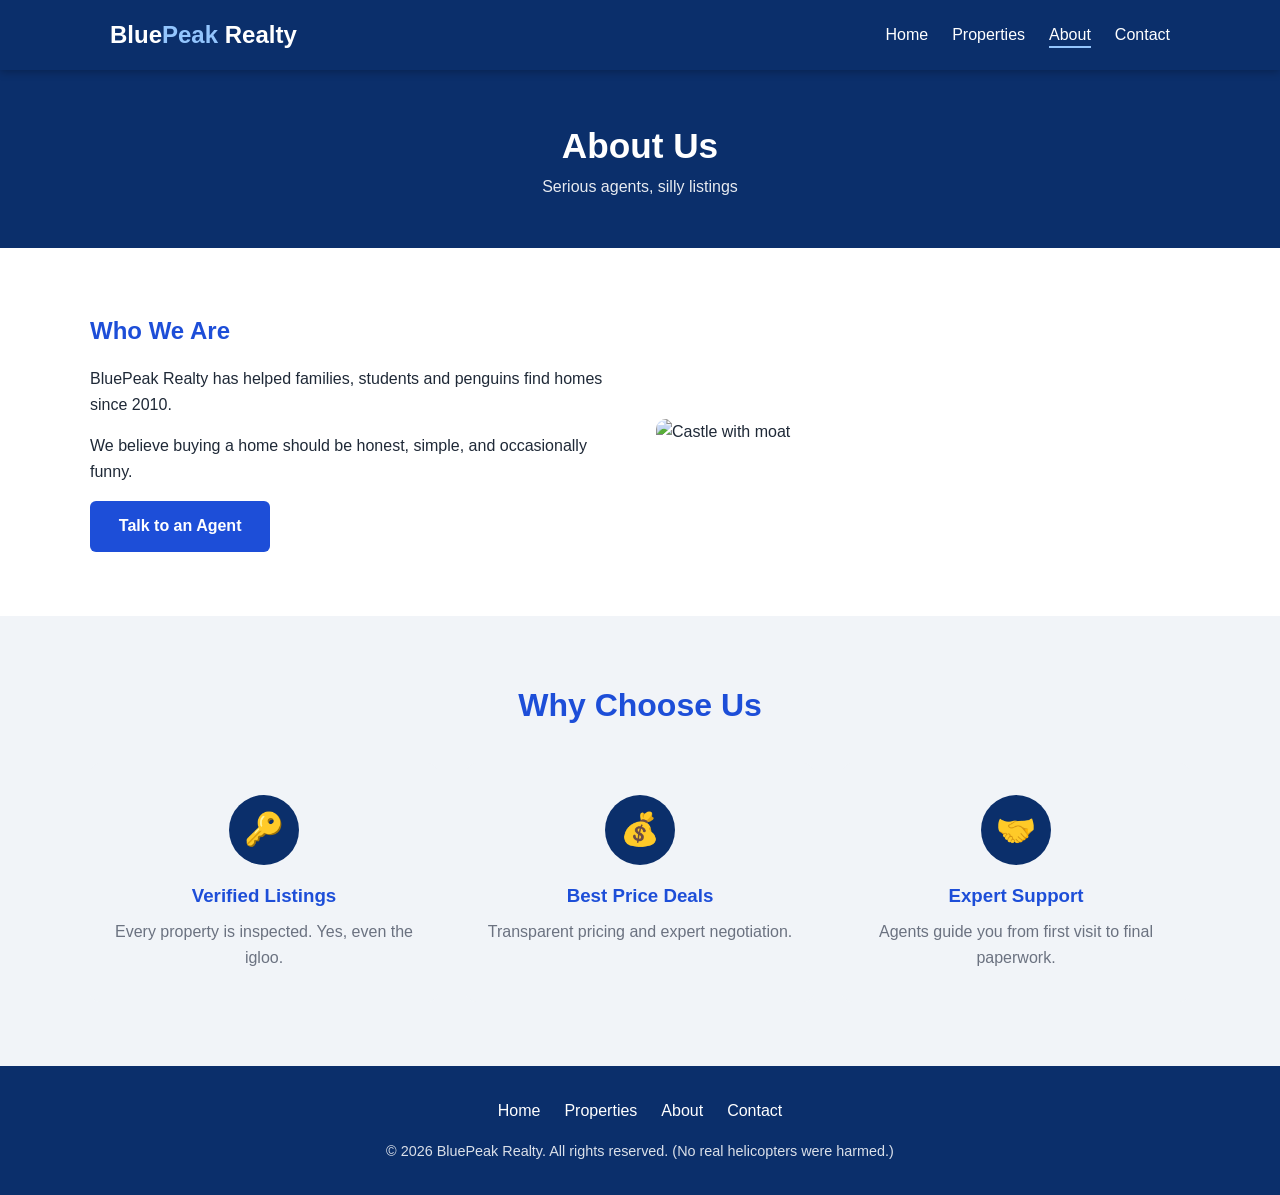
==== about.html @ 34fed854 "Add files via upload" ====
<!DOCTYPE html>
<html lang="en">
<head>
  <meta charset="UTF-8">
  <meta name="viewport" content="width=device-width, initial-scale=1">
  <title>About | BluePeak Realty</title>
  <link rel="stylesheet" href="project-desgin.css">
</head>
<body>
  <header>
    <nav class="nav">
      <a href="index.html" class="logo">Blue<span>Peak</span> Realty</a>
      <ul><li><a href="index.html">Home</a></li><li><a href="properties.html">Properties</a></li><li><a href="about.html" class="active">About</a></li><li><a href="contact.html">Contact</a></li></ul>
    </nav>
  </header>
  <main>
    <section class="banner"><h1>About Us</h1><p>Serious agents, silly listings</p></section>
    <section>
      <div class="container about">
        <div>
          <h2>Who We Are</h2>
          <p>BluePeak Realty has helped families, students and penguins find homes since 2010.</p>
          <p>We believe buying a home should be honest, simple, and occasionally funny.</p>
          <a href="contact.html" class="btn">Talk to an Agent</a>
        </div>
        <img src="https://i.pinimg.com/736x/c8/6a/ef/c86aef7389e0e8ed16a059162d558fa2.jpg" alt="Castle with moat">
      </div>
    </section>
    <section class="alt">
      <div class="container">
        <h2 class="section-title">Why Choose Us</h2>
        <div class="features" style="margin-top:2rem">
        <div class="feature"><div class="icon">&#128273;</div><h3>Verified Listings</h3><p>Every property is inspected. Yes, even the igloo.</p></div>
        <div class="feature"><div class="icon">&#128176;</div><h3>Best Price Deals</h3><p>Transparent pricing and expert negotiation.</p></div>
        <div class="feature"><div class="icon">&#129309;</div><h3>Expert Support</h3><p>Agents guide you from first visit to final paperwork.</p></div>
        </div>
      </div>
    </section>
  </main>
  <footer>
    <ul><li><a href="index.html">Home</a></li><li><a href="properties.html">Properties</a></li><li><a href="about.html">About</a></li><li><a href="contact.html">Contact</a></li></ul>
    <p>&copy; 2026 BluePeak Realty. All rights reserved. (No real helicopters were harmed.)</p>
  </footer>
</body>
</html>
---- project-desgin.css ----
/* ===== 1. VARIABLES: change the theme in one place ===== */
:root {
  --blue: #0b2f6b;
  --blue-light: #1d4ed8;
  --white: #ffffff;
  --gray: #f1f4f8;
  --text: #1f2937;
  --muted: #6b7280;
  --border: #dde3ec;
}

/* ===== 2. BASE ===== */
* { margin: 0; padding: 0; box-sizing: border-box; }
html { scroll-behavior: smooth; }
body { font-family: "Segoe UI", Arial, sans-serif; color: var(--text); background: var(--white); line-height: 1.6; }
a { text-decoration: none; color: inherit; }
ul { list-style: none; }
img { max-width: 100%; display: block; }
section { padding: 4rem 1.25rem; }
.container { max-width: 1100px; margin: 0 auto; }
.section-title { text-align: center; font-size: 2rem; color: var(--blue-light); margin-bottom: .5rem; }
.section-sub { text-align: center; color: var(--muted); margin-bottom: 2.5rem; }
.alt { background: var(--gray); }
.btn { display: inline-block; background: var(--blue-light); color: #fff; padding: .8rem 1.8rem; border: none;
       border-radius: 6px; font-size: 1rem; font-weight: 600; cursor: pointer; transition: background .3s; }
.btn:hover { background: #163e9c; }

/* ===== 3. HEADER (sticky) ===== */
header { position: sticky; top: 0; z-index: 100; background: var(--blue); box-shadow: 0 2px 8px rgba(0,0,0,.25); }
.nav { max-width: 1100px; margin: 0 auto; padding: 0 1.25rem; min-height: 70px; display: flex;
       align-items: center; justify-content: space-between; flex-wrap: wrap; gap: .5rem; }
.logo { color: #fff; font-size: 1.5rem; font-weight: 700; }
.logo span { color: #93c5fd; }
.nav ul { display: flex; gap: 1.5rem; flex-wrap: wrap; }
.nav ul a { color: #fff; padding-bottom: 3px; border-bottom: 2px solid transparent; transition: border-color .3s; }
.nav ul a:hover, .nav ul a.active { border-color: #93c5fd; }

/* ===== 4. HERO (home) and PAGE BANNER (other pages) ===== */
.hero { min-height: 80vh; display: flex; align-items: center; text-align: center; color: #fff;
  background: linear-gradient(rgba(11,47,107,.82), rgba(11,47,107,.75)),
  url("data:image/svg+xml,%3Csvg xmlns='http://www.w3.org/2000/svg' viewBox='0 0 800 400' preserveAspectRatio='xMidYMax slice'%3E%3Crect width='800' height='400' fill='%23375a99'/%3E%3Cg fill='%23294c88'%3E%3Crect x='30' y='150' width='80' height='250'/%3E%3Crect x='130' y='90' width='70' height='310'/%3E%3Crect x='230' y='190' width='90' height='210'/%3E%3Crect x='350' y='60' width='80' height='340'/%3E%3Crect x='460' y='140' width='100' height='260'/%3E%3Crect x='590' y='100' width='70' height='300'/%3E%3Crect x='690' y='180' width='90' height='220'/%3E%3C/g%3E%3C/svg%3E") center / cover no-repeat; }
.hero h1 { font-size: clamp(2rem, 5vw, 3.4rem); margin-bottom: 1rem; }
.hero p { font-size: 1.15rem; max-width: 600px; margin: 0 auto 2rem; }
.hero .btn { background: #fff; color: var(--blue); }
.hero .btn:hover { background: #dbeafe; }
.banner { background: var(--blue); color: #fff; text-align: center; padding: 3rem 1.25rem; }
.banner h1 { font-size: 2.2rem; }
.banner p { opacity: .9; }

/* ===== 5. PROPERTY CARDS (CSS Grid) ===== */
.grid { display: grid; grid-template-columns: repeat(3, 1fr); gap: 1.75rem; }
.card { background: var(--white); border-radius: 10px; overflow: hidden; border: 1px solid var(--border);
        box-shadow: 0 4px 12px rgba(0,0,0,.08); transition: transform .3s; }
.card:hover { transform: translateY(-6px); }
.card-img { position: relative; }
.card-img img { width: 100%; height: 220px; object-fit: cover; object-position: center; }
.price { position: absolute; top: 12px; left: 12px; background: var(--blue); color: #fff; padding: .3rem .8rem;
         border-radius: 20px; font-size: .9rem; font-weight: 700; }
.card-body { padding: 1.25rem; }
.card-body h3 { color: var(--blue-light); }
.location { color: var(--muted); font-size: .95rem; margin-bottom: .5rem; }
.joke { font-style: italic; font-size: .9rem; margin-bottom: .75rem; }
.details { display: flex; justify-content: space-between; padding: .75rem 0; margin-bottom: 1rem;
           border-top: 1px solid var(--border); border-bottom: 1px solid var(--border); font-size: .9rem; }
.card .btn { width: 100%; text-align: center; }

/* ===== 6. FEATURES / ABOUT ===== */
.features { display: grid; grid-template-columns: repeat(3, 1fr); gap: 1.75rem; }
.feature { text-align: center; padding: 2rem 1.25rem; background: var(--gray); border-radius: 10px; }
.icon { width: 70px; height: 70px; margin: 0 auto 1rem; border-radius: 50%; background: var(--blue);
        display: flex; align-items: center; justify-content: center; font-size: 2rem; }
.feature h3 { color: var(--blue-light); margin-bottom: .5rem; }
.feature p { color: var(--muted); }
.about { display: grid; grid-template-columns: 1fr 1fr; gap: 2rem; align-items: center; }
.about h2 { color: var(--blue-light); margin-bottom: 1rem; }
.about img { border-radius: 10px; }
.about p { margin-bottom: 1rem; }

/* ===== 7. FORM ===== */
form { max-width: 600px; margin: 0 auto; background: var(--white); padding: 2rem; border-radius: 10px;
       border: 1px solid var(--border); box-shadow: 0 4px 12px rgba(0,0,0,.08); }
.field { margin-bottom: 1.25rem; }
label { display: block; font-weight: 600; margin-bottom: .4rem; }
input, textarea { width: 100%; padding: .75rem; font: inherit; border: 1px solid var(--border); border-radius: 6px; }
input:focus, textarea:focus { outline: none; border-color: var(--blue-light); box-shadow: 0 0 0 3px rgba(29,78,216,.2); }
textarea { min-height: 120px; resize: vertical; }
form .btn { width: 100%; }

/* ===== 8. FOOTER ===== */
footer { background: var(--blue); color: #fff; text-align: center; padding: 2rem 1.25rem; }
footer ul { display: flex; justify-content: center; gap: 1.5rem; flex-wrap: wrap; margin-bottom: 1rem; }
footer a:hover { text-decoration: underline; }
footer p { font-size: .9rem; opacity: .85; }

/* ===== 9. RESPONSIVE ===== */
@media (max-width: 900px) { .grid, .features { grid-template-columns: repeat(2, 1fr); } .about { grid-template-columns: 1fr; } }
@media (max-width: 600px) {
  .grid, .features { grid-template-columns: 1fr; }
  .nav { justify-content: center; padding: .5rem 1.25rem; }
  .nav ul { gap: 1rem; justify-content: center; }
}
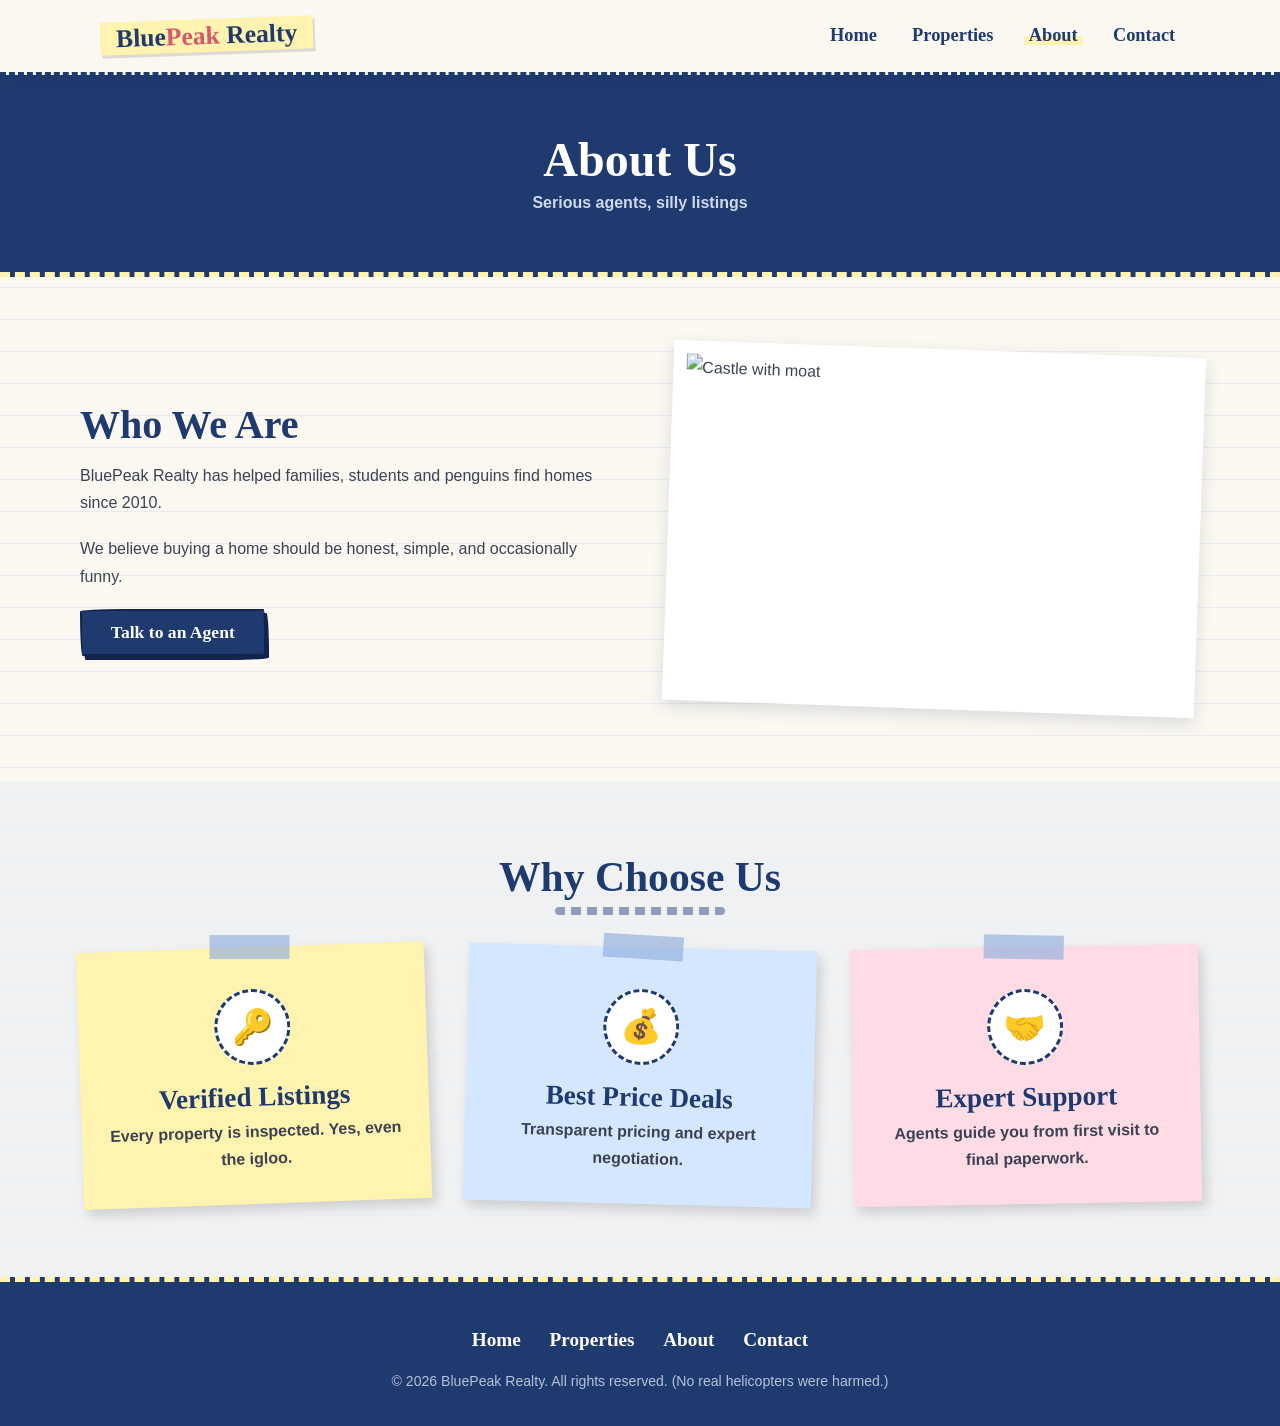
==== commit b517c140: "Update about.html" ====
--- a/about.html
+++ b/about.html
@@ -4,7 +4,7 @@
   <meta charset="UTF-8">
   <meta name="viewport" content="width=device-width, initial-scale=1">
   <title>About | BluePeak Realty</title>
-  <link rel="stylesheet" href="project-desgin.css">
+  <link rel="stylesheet" href="project-desgin.css?v=2">
 </head>
 <body>
   <header>
--- a/project-desgin.css
+++ b/project-desgin.css
@@ -1,101 +1,152 @@
-/* ===== 1. VARIABLES: change the theme in one place ===== */
+/* =========================================================
+   BluePeak Realty - Aesthetic Notebook Theme
+   Cream paper + blue ink + soft gray, with pastel sticky notes
+   (No external fonts - uses system fonts only)
+   ========================================================= */
+
+/* ===== 1. VARIABLES ===== */
 :root {
-  --blue: #0b2f6b;
-  --blue-light: #1d4ed8;
-  --white: #ffffff;
-  --gray: #f1f4f8;
-  --text: #1f2937;
-  --muted: #6b7280;
-  --border: #dde3ec;
+  --paper: #fbf8f1;
+  --ink: #1f3a6e;          /* deep blue ink */
+  --ink-dark: #12244a;
+  --text: #3b4252;
+  --muted: #7a8194;
+  --gray: #eceff4;         /* soft gray */
+  --line: #d6def0;         /* notebook line color */
+  --note-yellow: #fff3b0;
+  --note-blue: #d5e6ff;
+  --note-pink: #ffdbe6;
+  --tape: rgba(147, 176, 222, .65);
+  --shadow: 0 6px 16px rgba(31, 58, 110, .15);
+  --hand: "Bradley Hand", "Segoe Print", "Comic Sans MS", cursive;   /* handwriting look */
+  --body: "Segoe UI", "Helvetica Neue", Arial, sans-serif;
 }
 
-/* ===== 2. BASE ===== */
+/* ===== 2. BASE (ruled notebook paper) ===== */
 * { margin: 0; padding: 0; box-sizing: border-box; }
 html { scroll-behavior: smooth; }
-body { font-family: "Segoe UI", Arial, sans-serif; color: var(--text); background: var(--white); line-height: 1.6; }
+body { font-family: var(--body); color: var(--text); line-height: 1.7;
+       background-color: var(--paper);
+       background-image: repeating-linear-gradient(transparent, transparent 31px, var(--line) 32px); }
+h1, h2, h3 { font-family: var(--hand); color: var(--ink); line-height: 1.2; }
 a { text-decoration: none; color: inherit; }
 ul { list-style: none; }
 img { max-width: 100%; display: block; }
-section { padding: 4rem 1.25rem; }
-.container { max-width: 1100px; margin: 0 auto; }
-.section-title { text-align: center; font-size: 2rem; color: var(--blue-light); margin-bottom: .5rem; }
-.section-sub { text-align: center; color: var(--muted); margin-bottom: 2.5rem; }
-.alt { background: var(--gray); }
-.btn { display: inline-block; background: var(--blue-light); color: #fff; padding: .8rem 1.8rem; border: none;
-       border-radius: 6px; font-size: 1rem; font-weight: 600; cursor: pointer; transition: background .3s; }
-.btn:hover { background: #163e9c; }
+section { padding: 4.5rem 1.25rem; }
+.container { max-width: 1120px; margin: 0 auto; }
+.alt { background: rgba(236, 239, 244, .75); }
 
-/* ===== 3. HEADER (sticky) ===== */
-header { position: sticky; top: 0; z-index: 100; background: var(--blue); box-shadow: 0 2px 8px rgba(0,0,0,.25); }
-.nav { max-width: 1100px; margin: 0 auto; padding: 0 1.25rem; min-height: 70px; display: flex;
+.section-title { text-align: center; font-size: 2.6rem; margin-bottom: .3rem; }
+.section-title::after { content: ""; display: block; width: 170px; height: 8px; margin: .3rem auto 0;
+  background: repeating-linear-gradient(90deg, var(--ink) 0 10px, transparent 10px 16px); opacity: .45; border-radius: 4px; }
+.section-sub { text-align: center; color: var(--muted); margin-bottom: 3rem; font-weight: 600; }
+
+.btn { display: inline-block; background: var(--ink); color: #fff; padding: .7rem 1.8rem;
+       border: 2px solid var(--ink-dark); border-radius: 255px 15px 225px 15px / 15px 225px 15px 255px;
+       font: 700 1.1rem var(--hand); cursor: pointer; box-shadow: 3px 4px 0 var(--ink-dark);
+       transition: transform .2s, box-shadow .2s; }
+.btn:hover { transform: translate(2px, 2px) rotate(-1deg); box-shadow: 1px 2px 0 var(--ink-dark); }
+
+/* ===== 3. HEADER (paper strip) ===== */
+header { position: sticky; top: 0; z-index: 100; background: var(--paper);
+         border-bottom: 3px dashed var(--ink); box-shadow: 0 4px 12px rgba(31, 58, 110, .12); }
+.nav { max-width: 1120px; margin: 0 auto; padding: 0 1.25rem; min-height: 72px; display: flex;
        align-items: center; justify-content: space-between; flex-wrap: wrap; gap: .5rem; }
-.logo { color: #fff; font-size: 1.5rem; font-weight: 700; }
-.logo span { color: #93c5fd; }
-.nav ul { display: flex; gap: 1.5rem; flex-wrap: wrap; }
-.nav ul a { color: #fff; padding-bottom: 3px; border-bottom: 2px solid transparent; transition: border-color .3s; }
-.nav ul a:hover, .nav ul a.active { border-color: #93c5fd; }
+.logo { font: 700 1.6rem var(--hand); color: var(--ink); background: var(--note-yellow);
+        padding: .1rem 1rem; transform: rotate(-2deg); box-shadow: 2px 3px 0 rgba(0,0,0,.12); }
+.logo span { color: #d9576b; }
+.nav ul { display: flex; gap: 1.6rem; flex-wrap: wrap; }
+.nav ul a { font: 700 1.15rem var(--hand); color: var(--ink); padding: 0 .3rem; transition: background .3s; }
+.nav ul a:hover, .nav ul a.active { background: linear-gradient(transparent 55%, var(--note-yellow) 55%); }
 
-/* ===== 4. HERO (home) and PAGE BANNER (other pages) ===== */
-.hero { min-height: 80vh; display: flex; align-items: center; text-align: center; color: #fff;
-  background: linear-gradient(rgba(11,47,107,.82), rgba(11,47,107,.75)),
-  url("data:image/svg+xml,%3Csvg xmlns='http://www.w3.org/2000/svg' viewBox='0 0 800 400' preserveAspectRatio='xMidYMax slice'%3E%3Crect width='800' height='400' fill='%23375a99'/%3E%3Cg fill='%23294c88'%3E%3Crect x='30' y='150' width='80' height='250'/%3E%3Crect x='130' y='90' width='70' height='310'/%3E%3Crect x='230' y='190' width='90' height='210'/%3E%3Crect x='350' y='60' width='80' height='340'/%3E%3Crect x='460' y='140' width='100' height='260'/%3E%3Crect x='590' y='100' width='70' height='300'/%3E%3Crect x='690' y='180' width='90' height='220'/%3E%3C/g%3E%3C/svg%3E") center / cover no-repeat; }
-.hero h1 { font-size: clamp(2rem, 5vw, 3.4rem); margin-bottom: 1rem; }
-.hero p { font-size: 1.15rem; max-width: 600px; margin: 0 auto 2rem; }
-.hero .btn { background: #fff; color: var(--blue); }
-.hero .btn:hover { background: #dbeafe; }
-.banner { background: var(--blue); color: #fff; text-align: center; padding: 3rem 1.25rem; }
-.banner h1 { font-size: 2.2rem; }
-.banner p { opacity: .9; }
+/* ===== 4. HERO + PAGE BANNER ===== */
+.hero { min-height: 82vh; display: flex; align-items: center; text-align: center; color: #fff;
+  background: linear-gradient(rgba(18,36,74,.78), rgba(18,36,74,.7)),
+  url("data:image/svg+xml,%3Csvg xmlns='http://www.w3.org/2000/svg' viewBox='0 0 800 400' preserveAspectRatio='xMidYMax slice'%3E%3Crect width='800' height='400' fill='%23375a99'/%3E%3Cg fill='%23294c88'%3E%3Crect x='30' y='150' width='80' height='250'/%3E%3Crect x='130' y='90' width='70' height='310'/%3E%3Crect x='230' y='190' width='90' height='210'/%3E%3Crect x='350' y='60' width='80' height='340'/%3E%3Crect x='460' y='140' width='100' height='260'/%3E%3Crect x='590' y='100' width='70' height='300'/%3E%3Crect x='690' y='180' width='90' height='220'/%3E%3C/g%3E%3C/svg%3E") center / cover no-repeat;
+  border-bottom: 6px double var(--paper); }
+.hero h1 { color: #fff; font-size: clamp(2.4rem, 7vw, 4.2rem); margin-bottom: .8rem; text-shadow: 3px 3px 0 rgba(0,0,0,.25); }
+.hero p { font-size: 1.2rem; max-width: 620px; margin: 0 auto 2rem; color: #e6ecf8; }
+.hero .btn { background: var(--note-yellow); color: var(--ink-dark); border-color: #fff; box-shadow: 3px 4px 0 #fff; font-size: 1.25rem; }
 
-/* ===== 5. PROPERTY CARDS (CSS Grid) ===== */
-.grid { display: grid; grid-template-columns: repeat(3, 1fr); gap: 1.75rem; }
-.card { background: var(--white); border-radius: 10px; overflow: hidden; border: 1px solid var(--border);
-        box-shadow: 0 4px 12px rgba(0,0,0,.08); transition: transform .3s; }
-.card:hover { transform: translateY(-6px); }
-.card-img { position: relative; }
-.card-img img { width: 100%; height: 220px; object-fit: cover; object-position: center; }
-.price { position: absolute; top: 12px; left: 12px; background: var(--blue); color: #fff; padding: .3rem .8rem;
-         border-radius: 20px; font-size: .9rem; font-weight: 700; }
-.card-body { padding: 1.25rem; }
-.card-body h3 { color: var(--blue-light); }
-.location { color: var(--muted); font-size: .95rem; margin-bottom: .5rem; }
-.joke { font-style: italic; font-size: .9rem; margin-bottom: .75rem; }
-.details { display: flex; justify-content: space-between; padding: .75rem 0; margin-bottom: 1rem;
-           border-top: 1px solid var(--border); border-bottom: 1px solid var(--border); font-size: .9rem; }
-.card .btn { width: 100%; text-align: center; }
+.banner { background: var(--ink); text-align: center; padding: 3.5rem 1.25rem;
+          border-bottom: 5px dashed var(--note-yellow); }
+.banner h1 { color: #fff; font-size: 3rem; }
+.banner p { color: #cfd9ef; font-weight: 600; }
 
-/* ===== 6. FEATURES / ABOUT ===== */
-.features { display: grid; grid-template-columns: repeat(3, 1fr); gap: 1.75rem; }
-.feature { text-align: center; padding: 2rem 1.25rem; background: var(--gray); border-radius: 10px; }
-.icon { width: 70px; height: 70px; margin: 0 auto 1rem; border-radius: 50%; background: var(--blue);
-        display: flex; align-items: center; justify-content: center; font-size: 2rem; }
-.feature h3 { color: var(--blue-light); margin-bottom: .5rem; }
-.feature p { color: var(--muted); }
-.about { display: grid; grid-template-columns: 1fr 1fr; gap: 2rem; align-items: center; }
-.about h2 { color: var(--blue-light); margin-bottom: 1rem; }
-.about img { border-radius: 10px; }
-.about p { margin-bottom: 1rem; }
+/* ===== 5. PROPERTY CARDS (polaroids taped on the page) ===== */
+.grid { display: grid; grid-template-columns: repeat(3, 1fr); gap: 2.6rem 2rem; }
+.card { position: relative; background: #fff; padding: .9rem .9rem 1.2rem; border-radius: 4px;
+        box-shadow: var(--shadow); transition: transform .35s, box-shadow .35s; }
+.card:nth-child(odd)  { transform: rotate(-1.6deg); }
+.card:nth-child(even) { transform: rotate(1.4deg); }
+.card:hover { transform: rotate(0) translateY(-8px) scale(1.02); box-shadow: 0 16px 30px rgba(31, 58, 110, .25); }
+.card::before { content: ""; position: absolute; top: -14px; left: 50%; width: 110px; height: 30px;
+                background: var(--tape); transform: translateX(-50%) rotate(-3deg); box-shadow: 0 1px 3px rgba(0,0,0,.15); }
+.card-img { position: relative; overflow: hidden; border: 1px solid var(--gray); }
+.card-img img { width: 100%; height: 230px; object-fit: cover; object-position: center; transition: transform .6s; }
+.card:hover .card-img img { transform: scale(1.07); }
+.price { position: absolute; bottom: 10px; right: 10px; background: var(--note-yellow); color: var(--ink-dark);
+         padding: .1rem .9rem; font: 700 1.2rem var(--hand); transform: rotate(-3deg); box-shadow: 2px 3px 0 rgba(0,0,0,.2); }
+.card-body { padding: 1rem .4rem 0; }
+.card-body h3 { font-size: 1.6rem; }
+.location { color: var(--muted); font-weight: 600; font-size: .9rem; margin-bottom: .5rem; }
+.joke { font: 500 1.05rem var(--hand); color: #d9576b; margin-bottom: .8rem; }
+.details { display: flex; justify-content: space-between; gap: .4rem; padding: .6rem 0; margin-bottom: 1rem;
+           border-top: 2px dashed var(--line); border-bottom: 2px dashed var(--line); font-size: .82rem; font-weight: 700; color: var(--ink); }
+.card .btn { display: block; width: 100%; text-align: center; background: var(--note-blue); color: var(--ink-dark);
+             font-size: 1.1rem; box-shadow: 2px 3px 0 var(--ink); }
 
-/* ===== 7. FORM ===== */
-form { max-width: 600px; margin: 0 auto; background: var(--white); padding: 2rem; border-radius: 10px;
-       border: 1px solid var(--border); box-shadow: 0 4px 12px rgba(0,0,0,.08); }
-.field { margin-bottom: 1.25rem; }
-label { display: block; font-weight: 600; margin-bottom: .4rem; }
-input, textarea { width: 100%; padding: .75rem; font: inherit; border: 1px solid var(--border); border-radius: 6px; }
-input:focus, textarea:focus { outline: none; border-color: var(--blue-light); box-shadow: 0 0 0 3px rgba(29,78,216,.2); }
-textarea { min-height: 120px; resize: vertical; }
-form .btn { width: 100%; }
+/* ===== 6. FEATURES (sticky notes) + ABOUT ===== */
+.features { display: grid; grid-template-columns: repeat(3, 1fr); gap: 2.4rem; }
+.feature { position: relative; text-align: center; padding: 2.6rem 1.5rem 2rem; background: var(--note-yellow);
+           box-shadow: 4px 6px 12px rgba(0,0,0,.15); transform: rotate(-2deg); transition: transform .3s; }
+.feature:nth-child(2) { background: var(--note-blue); transform: rotate(1.5deg); }
+.feature:nth-child(3) { background: var(--note-pink); transform: rotate(-1deg); }
+.feature:hover { transform: rotate(0) scale(1.04); }
+.feature::before { content: ""; position: absolute; top: -12px; left: 50%; width: 80px; height: 24px;
+                   background: var(--tape); transform: translateX(-50%) rotate(2deg); }
+.icon { width: 76px; height: 76px; margin: 0 auto 1rem; border-radius: 50%; font-size: 2.1rem; background: #fff;
+        border: 3px dashed var(--ink); display: flex; align-items: center; justify-content: center; }
+.feature h3 { font-size: 1.7rem; margin-bottom: .3rem; }
+.feature p { color: var(--text); font-weight: 600; }
+
+.about { display: grid; grid-template-columns: 1fr 1fr; gap: 3.5rem; align-items: center; }
+.about h2 { font-size: 2.5rem; margin-bottom: .8rem; }
+.about p { margin-bottom: 1.2rem; }
+.about img { width: 100%; height: 360px; object-fit: cover; background: #fff; padding: .8rem .8rem 2.2rem;
+             box-shadow: var(--shadow); transform: rotate(2deg); }
+
+/* ===== 7. CONTACT FORM (notebook page with red margin) ===== */
+form { position: relative; max-width: 640px; margin: 0 auto; padding: 2.4rem 2rem 2.4rem 4rem;
+       background-color: #fff; background-image: repeating-linear-gradient(transparent, transparent 31px, var(--line) 32px);
+       border-left: 3px double #e88f9f; box-shadow: var(--shadow); transform: rotate(-.6deg); }
+.field { margin-bottom: 1.3rem; }
+label { display: block; font: 700 1.2rem var(--hand); color: var(--ink); }
+input, textarea { width: 100%; padding: .6rem .3rem; font: 600 1rem var(--body); color: var(--ink-dark);
+                  background: transparent; border: none; border-bottom: 2px dashed var(--ink); transition: background .3s; }
+input:focus, textarea:focus { outline: none; background: var(--note-yellow); }
+textarea { min-height: 130px; resize: vertical; }
+form .btn { width: 100%; font-size: 1.25rem; }
 
 /* ===== 8. FOOTER ===== */
-footer { background: var(--blue); color: #fff; text-align: center; padding: 2rem 1.25rem; }
-footer ul { display: flex; justify-content: center; gap: 1.5rem; flex-wrap: wrap; margin-bottom: 1rem; }
-footer a:hover { text-decoration: underline; }
-footer p { font-size: .9rem; opacity: .85; }
+footer { background: var(--ink); color: #cfd9ef; text-align: center; padding: 2.8rem 1.25rem 2rem;
+         border-top: 5px dashed var(--note-yellow); }
+footer ul { display: flex; justify-content: center; gap: 1.8rem; flex-wrap: wrap; margin-bottom: 1rem; }
+footer a { font: 700 1.2rem var(--hand); color: #fff; }
+footer a:hover { background: linear-gradient(transparent 55%, rgba(255, 243, 176, .5) 55%); }
+footer p { font-size: .88rem; opacity: .85; }
 
 /* ===== 9. RESPONSIVE ===== */
-@media (max-width: 900px) { .grid, .features { grid-template-columns: repeat(2, 1fr); } .about { grid-template-columns: 1fr; } }
-@media (max-width: 600px) {
+@media (max-width: 950px) {
+  .grid, .features { grid-template-columns: repeat(2, 1fr); }
+  .about { grid-template-columns: 1fr; }
+}
+@media (max-width: 620px) {
+  section { padding: 3.5rem 1rem; }
   .grid, .features { grid-template-columns: 1fr; }
-  .nav { justify-content: center; padding: .5rem 1.25rem; }
+  .nav { justify-content: center; padding: .6rem 1rem; }
   .nav ul { gap: 1rem; justify-content: center; }
+  .section-title { font-size: 2.1rem; }
+  .banner h1 { font-size: 2.4rem; }
+  form { padding: 2rem 1.2rem 2rem 2.2rem; }
 }
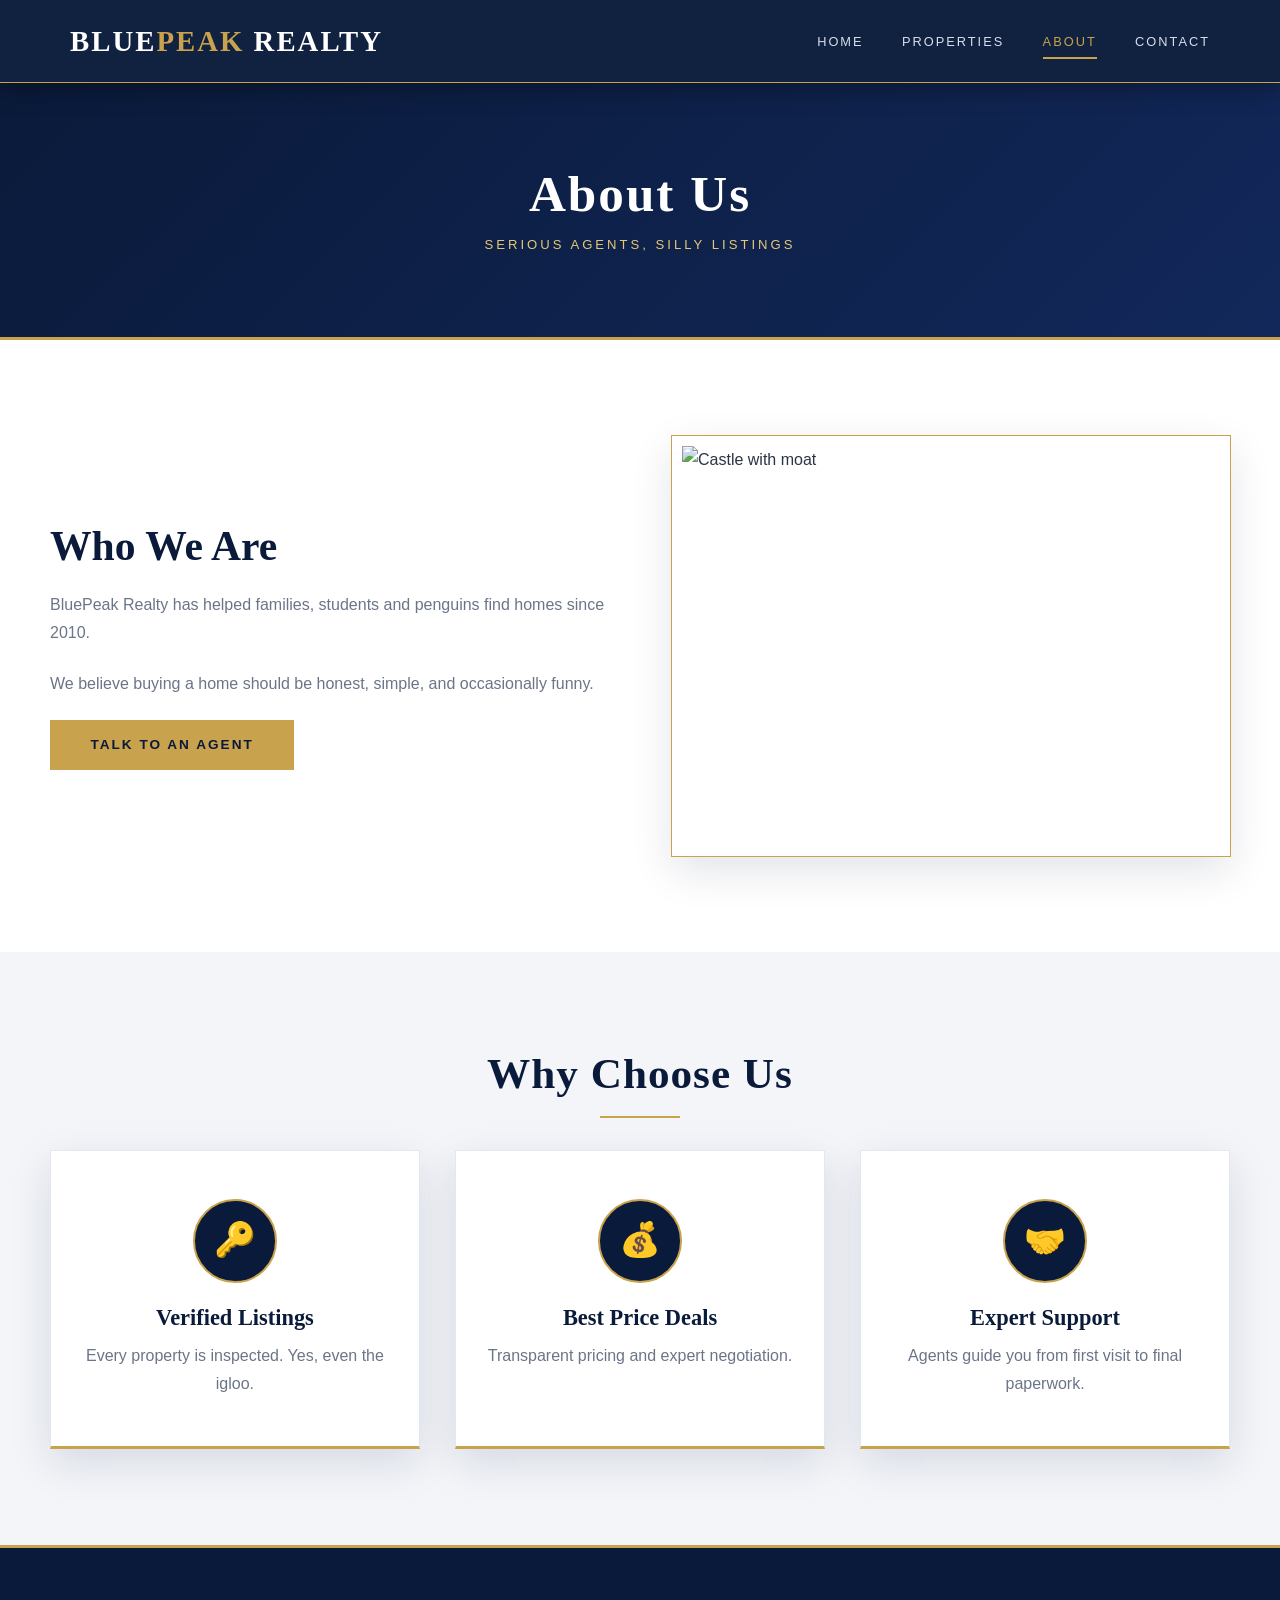
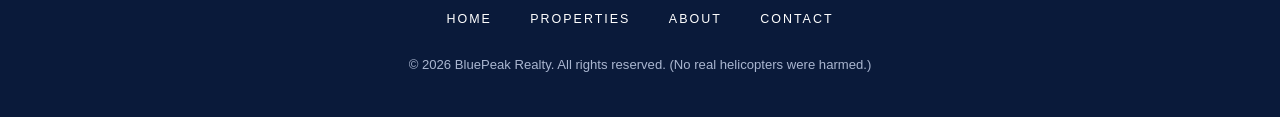
==== commit 029ea5b5: "Update about.html" ====
--- a/about.html
+++ b/about.html
@@ -4,7 +4,7 @@
   <meta charset="UTF-8">
   <meta name="viewport" content="width=device-width, initial-scale=1">
   <title>About | BluePeak Realty</title>
-  <link rel="stylesheet" href="project-desgin.css?v=2">
+  <link rel="stylesheet" href="project-desgin.css?v=3">
 </head>
 <body>
   <header>
--- a/project-desgin.css
+++ b/project-desgin.css
@@ -1,152 +1,139 @@
 /* =========================================================
-   BluePeak Realty - Aesthetic Notebook Theme
-   Cream paper + blue ink + soft gray, with pastel sticky notes
-   (No external fonts - uses system fonts only)
+   BluePeak Realty - Luxury Billionaire Theme
+   Deep navy + gold + white + soft gray (system fonts only)
    ========================================================= */
 
 /* ===== 1. VARIABLES ===== */
 :root {
-  --paper: #fbf8f1;
-  --ink: #1f3a6e;          /* deep blue ink */
-  --ink-dark: #12244a;
-  --text: #3b4252;
-  --muted: #7a8194;
-  --gray: #eceff4;         /* soft gray */
-  --line: #d6def0;         /* notebook line color */
-  --note-yellow: #fff3b0;
-  --note-blue: #d5e6ff;
-  --note-pink: #ffdbe6;
-  --tape: rgba(147, 176, 222, .65);
-  --shadow: 0 6px 16px rgba(31, 58, 110, .15);
-  --hand: "Bradley Hand", "Segoe Print", "Comic Sans MS", cursive;   /* handwriting look */
-  --body: "Segoe UI", "Helvetica Neue", Arial, sans-serif;
+  --navy: #0a1a3a;
+  --navy-2: #12285a;
+  --gold: #c9a24d;
+  --gold-light: #e6c877;
+  --white: #ffffff;
+  --gray: #f3f5f9;
+  --text: #2b3445;
+  --muted: #6b7588;
+  --border: #e3e7ef;
+  --shadow: 0 14px 40px rgba(10, 26, 58, .12);
+  --serif: "Didot", "Bodoni 72", "Playfair Display", Georgia, "Times New Roman", serif;
+  --sans: "Helvetica Neue", "Segoe UI", Arial, sans-serif;
 }
 
-/* ===== 2. BASE (ruled notebook paper) ===== */
+/* ===== 2. BASE ===== */
 * { margin: 0; padding: 0; box-sizing: border-box; }
 html { scroll-behavior: smooth; }
-body { font-family: var(--body); color: var(--text); line-height: 1.7;
-       background-color: var(--paper);
-       background-image: repeating-linear-gradient(transparent, transparent 31px, var(--line) 32px); }
-h1, h2, h3 { font-family: var(--hand); color: var(--ink); line-height: 1.2; }
+body { font-family: var(--sans); color: var(--text); background: var(--white); line-height: 1.75; }
+h1, h2, h3 { font-family: var(--serif); color: var(--navy); font-weight: 700; line-height: 1.2; }
 a { text-decoration: none; color: inherit; }
 ul { list-style: none; }
 img { max-width: 100%; display: block; }
-section { padding: 4.5rem 1.25rem; }
-.container { max-width: 1120px; margin: 0 auto; }
-.alt { background: rgba(236, 239, 244, .75); }
+section { padding: 6rem 1.25rem; }
+.container { max-width: 1180px; margin: 0 auto; }
+.alt { background: var(--gray); }
 
-.section-title { text-align: center; font-size: 2.6rem; margin-bottom: .3rem; }
-.section-title::after { content: ""; display: block; width: 170px; height: 8px; margin: .3rem auto 0;
-  background: repeating-linear-gradient(90deg, var(--ink) 0 10px, transparent 10px 16px); opacity: .45; border-radius: 4px; }
-.section-sub { text-align: center; color: var(--muted); margin-bottom: 3rem; font-weight: 600; }
+.section-title { text-align: center; font-size: 2.7rem; letter-spacing: 1px; }
+.section-title::after { content: ""; display: block; width: 80px; height: 2px; margin: 1rem auto 0; background: var(--gold); }
+.section-sub { text-align: center; color: var(--muted); letter-spacing: 1px; margin: 1rem 0 3.5rem; text-transform: uppercase; font-size: .82rem; }
 
-.btn { display: inline-block; background: var(--ink); color: #fff; padding: .7rem 1.8rem;
-       border: 2px solid var(--ink-dark); border-radius: 255px 15px 225px 15px / 15px 225px 15px 255px;
-       font: 700 1.1rem var(--hand); cursor: pointer; box-shadow: 3px 4px 0 var(--ink-dark);
-       transition: transform .2s, box-shadow .2s; }
-.btn:hover { transform: translate(2px, 2px) rotate(-1deg); box-shadow: 1px 2px 0 var(--ink-dark); }
+.btn { display: inline-block; background: var(--gold); color: var(--navy); padding: .95rem 2.4rem; border: 2px solid var(--gold);
+       font: 700 .85rem var(--sans); letter-spacing: 2px; text-transform: uppercase; cursor: pointer;
+       transition: background .3s, color .3s, transform .3s; }
+.btn:hover { background: transparent; color: var(--gold); transform: translateY(-3px); }
 
-/* ===== 3. HEADER (paper strip) ===== */
-header { position: sticky; top: 0; z-index: 100; background: var(--paper);
-         border-bottom: 3px dashed var(--ink); box-shadow: 0 4px 12px rgba(31, 58, 110, .12); }
-.nav { max-width: 1120px; margin: 0 auto; padding: 0 1.25rem; min-height: 72px; display: flex;
+/* ===== 3. HEADER ===== */
+header { position: sticky; top: 0; z-index: 100; background: rgba(10, 26, 58, .97); border-bottom: 1px solid var(--gold);
+         box-shadow: 0 6px 24px rgba(0,0,0,.3); }
+.nav { max-width: 1180px; margin: 0 auto; padding: 0 1.25rem; min-height: 82px; display: flex;
        align-items: center; justify-content: space-between; flex-wrap: wrap; gap: .5rem; }
-.logo { font: 700 1.6rem var(--hand); color: var(--ink); background: var(--note-yellow);
-        padding: .1rem 1rem; transform: rotate(-2deg); box-shadow: 2px 3px 0 rgba(0,0,0,.12); }
-.logo span { color: #d9576b; }
-.nav ul { display: flex; gap: 1.6rem; flex-wrap: wrap; }
-.nav ul a { font: 700 1.15rem var(--hand); color: var(--ink); padding: 0 .3rem; transition: background .3s; }
-.nav ul a:hover, .nav ul a.active { background: linear-gradient(transparent 55%, var(--note-yellow) 55%); }
+.logo { font: 700 1.8rem var(--serif); color: #fff; letter-spacing: 2px; text-transform: uppercase; }
+.logo span { color: var(--gold); }
+.nav ul { display: flex; gap: 2.4rem; flex-wrap: wrap; }
+.nav ul a { color: #d7deec; font-size: .8rem; letter-spacing: 2px; text-transform: uppercase; padding: .5rem 0;
+            border-bottom: 2px solid transparent; transition: color .3s, border-color .3s; }
+.nav ul a:hover, .nav ul a.active { color: var(--gold); border-color: var(--gold); }
 
-/* ===== 4. HERO + PAGE BANNER ===== */
-.hero { min-height: 82vh; display: flex; align-items: center; text-align: center; color: #fff;
-  background: linear-gradient(rgba(18,36,74,.78), rgba(18,36,74,.7)),
-  url("data:image/svg+xml,%3Csvg xmlns='http://www.w3.org/2000/svg' viewBox='0 0 800 400' preserveAspectRatio='xMidYMax slice'%3E%3Crect width='800' height='400' fill='%23375a99'/%3E%3Cg fill='%23294c88'%3E%3Crect x='30' y='150' width='80' height='250'/%3E%3Crect x='130' y='90' width='70' height='310'/%3E%3Crect x='230' y='190' width='90' height='210'/%3E%3Crect x='350' y='60' width='80' height='340'/%3E%3Crect x='460' y='140' width='100' height='260'/%3E%3Crect x='590' y='100' width='70' height='300'/%3E%3Crect x='690' y='180' width='90' height='220'/%3E%3C/g%3E%3C/svg%3E") center / cover no-repeat;
-  border-bottom: 6px double var(--paper); }
-.hero h1 { color: #fff; font-size: clamp(2.4rem, 7vw, 4.2rem); margin-bottom: .8rem; text-shadow: 3px 3px 0 rgba(0,0,0,.25); }
-.hero p { font-size: 1.2rem; max-width: 620px; margin: 0 auto 2rem; color: #e6ecf8; }
-.hero .btn { background: var(--note-yellow); color: var(--ink-dark); border-color: #fff; box-shadow: 3px 4px 0 #fff; font-size: 1.25rem; }
+/* ===== 4. HERO + BANNER ===== */
+.hero { min-height: 92vh; display: flex; align-items: center; text-align: center; color: #fff;
+  background:
+    radial-gradient(circle at 50% 0%, rgba(201,162,77,.28), transparent 55%),
+    linear-gradient(rgba(10,26,58,.86), rgba(10,26,58,.78)),
+    url("data:image/svg+xml,%3Csvg xmlns='http://www.w3.org/2000/svg' viewBox='0 0 800 400' preserveAspectRatio='xMidYMax slice'%3E%3Crect width='800' height='400' fill='%23375a99'/%3E%3Cg fill='%23294c88'%3E%3Crect x='30' y='150' width='80' height='250'/%3E%3Crect x='130' y='90' width='70' height='310'/%3E%3Crect x='230' y='190' width='90' height='210'/%3E%3Crect x='350' y='60' width='80' height='340'/%3E%3Crect x='460' y='140' width='100' height='260'/%3E%3Crect x='590' y='100' width='70' height='300'/%3E%3Crect x='690' y='180' width='90' height='220'/%3E%3C/g%3E%3C/svg%3E") center / cover no-repeat; }
+.hero h1 { color: #fff; font-size: clamp(2.6rem, 7vw, 4.8rem); letter-spacing: 1px; margin-bottom: 1.4rem; }
+.hero h1::before { content: "LUXURY LIVING"; display: block; font: 600 .85rem var(--sans); letter-spacing: 6px; color: var(--gold); margin-bottom: 1.4rem; }
+.hero p { font-size: 1.15rem; max-width: 640px; margin: 0 auto 2.6rem; color: #d3dcef; font-weight: 300; }
 
-.banner { background: var(--ink); text-align: center; padding: 3.5rem 1.25rem;
-          border-bottom: 5px dashed var(--note-yellow); }
-.banner h1 { color: #fff; font-size: 3rem; }
-.banner p { color: #cfd9ef; font-weight: 600; }
+.banner { background: linear-gradient(135deg, var(--navy), var(--navy-2)); text-align: center; padding: 5rem 1.25rem;
+          border-bottom: 3px solid var(--gold); }
+.banner h1 { color: #fff; font-size: 3.2rem; letter-spacing: 2px; }
+.banner p { color: var(--gold-light); letter-spacing: 3px; text-transform: uppercase; font-size: .82rem; margin-top: .6rem; }
 
-/* ===== 5. PROPERTY CARDS (polaroids taped on the page) ===== */
-.grid { display: grid; grid-template-columns: repeat(3, 1fr); gap: 2.6rem 2rem; }
-.card { position: relative; background: #fff; padding: .9rem .9rem 1.2rem; border-radius: 4px;
-        box-shadow: var(--shadow); transition: transform .35s, box-shadow .35s; }
-.card:nth-child(odd)  { transform: rotate(-1.6deg); }
-.card:nth-child(even) { transform: rotate(1.4deg); }
-.card:hover { transform: rotate(0) translateY(-8px) scale(1.02); box-shadow: 0 16px 30px rgba(31, 58, 110, .25); }
-.card::before { content: ""; position: absolute; top: -14px; left: 50%; width: 110px; height: 30px;
-                background: var(--tape); transform: translateX(-50%) rotate(-3deg); box-shadow: 0 1px 3px rgba(0,0,0,.15); }
-.card-img { position: relative; overflow: hidden; border: 1px solid var(--gray); }
-.card-img img { width: 100%; height: 230px; object-fit: cover; object-position: center; transition: transform .6s; }
-.card:hover .card-img img { transform: scale(1.07); }
-.price { position: absolute; bottom: 10px; right: 10px; background: var(--note-yellow); color: var(--ink-dark);
-         padding: .1rem .9rem; font: 700 1.2rem var(--hand); transform: rotate(-3deg); box-shadow: 2px 3px 0 rgba(0,0,0,.2); }
-.card-body { padding: 1rem .4rem 0; }
-.card-body h3 { font-size: 1.6rem; }
-.location { color: var(--muted); font-weight: 600; font-size: .9rem; margin-bottom: .5rem; }
-.joke { font: 500 1.05rem var(--hand); color: #d9576b; margin-bottom: .8rem; }
-.details { display: flex; justify-content: space-between; gap: .4rem; padding: .6rem 0; margin-bottom: 1rem;
-           border-top: 2px dashed var(--line); border-bottom: 2px dashed var(--line); font-size: .82rem; font-weight: 700; color: var(--ink); }
-.card .btn { display: block; width: 100%; text-align: center; background: var(--note-blue); color: var(--ink-dark);
-             font-size: 1.1rem; box-shadow: 2px 3px 0 var(--ink); }
+/* ===== 5. PROPERTY CARDS ===== */
+.grid { display: grid; grid-template-columns: repeat(3, 1fr); gap: 2.2rem; }
+.card { background: var(--white); border: 1px solid var(--border); box-shadow: var(--shadow); overflow: hidden;
+        transition: transform .4s, box-shadow .4s; }
+.card:hover { transform: translateY(-12px); box-shadow: 0 28px 60px rgba(10, 26, 58, .25); }
+.card-img { position: relative; overflow: hidden; }
+.card-img img { width: 100%; height: 270px; object-fit: cover; object-position: center; transition: transform .8s; }
+.card:hover .card-img img { transform: scale(1.1); }
+.card-img::after { content: ""; position: absolute; inset: 0; background: linear-gradient(transparent 55%, rgba(10,26,58,.6)); }
+.price { position: absolute; z-index: 2; bottom: 16px; left: 16px; color: #fff; font: 700 1.5rem var(--serif);
+         padding-left: .8rem; border-left: 3px solid var(--gold); }
+.card-body { padding: 1.7rem 1.6rem 1.8rem; }
+.card-body h3 { font-size: 1.5rem; margin-bottom: .2rem; }
+.location { color: var(--gold); font-size: .78rem; font-weight: 700; letter-spacing: 2px; text-transform: uppercase; margin-bottom: .9rem; }
+.joke { color: var(--muted); font-size: .92rem; font-style: italic; margin-bottom: 1.2rem; }
+.details { display: flex; justify-content: space-between; gap: .4rem; padding: .9rem 0; margin-bottom: 1.4rem;
+           border-top: 1px solid var(--border); border-bottom: 1px solid var(--border);
+           font-size: .78rem; font-weight: 600; color: var(--navy); letter-spacing: .5px; }
+.card .btn { display: block; width: 100%; text-align: center; background: var(--navy); border-color: var(--navy); color: #fff; }
+.card .btn:hover { background: var(--gold); border-color: var(--gold); color: var(--navy); }
 
-/* ===== 6. FEATURES (sticky notes) + ABOUT ===== */
-.features { display: grid; grid-template-columns: repeat(3, 1fr); gap: 2.4rem; }
-.feature { position: relative; text-align: center; padding: 2.6rem 1.5rem 2rem; background: var(--note-yellow);
-           box-shadow: 4px 6px 12px rgba(0,0,0,.15); transform: rotate(-2deg); transition: transform .3s; }
-.feature:nth-child(2) { background: var(--note-blue); transform: rotate(1.5deg); }
-.feature:nth-child(3) { background: var(--note-pink); transform: rotate(-1deg); }
-.feature:hover { transform: rotate(0) scale(1.04); }
-.feature::before { content: ""; position: absolute; top: -12px; left: 50%; width: 80px; height: 24px;
-                   background: var(--tape); transform: translateX(-50%) rotate(2deg); }
-.icon { width: 76px; height: 76px; margin: 0 auto 1rem; border-radius: 50%; font-size: 2.1rem; background: #fff;
-        border: 3px dashed var(--ink); display: flex; align-items: center; justify-content: center; }
-.feature h3 { font-size: 1.7rem; margin-bottom: .3rem; }
-.feature p { color: var(--text); font-weight: 600; }
+/* ===== 6. FEATURES + ABOUT ===== */
+.features { display: grid; grid-template-columns: repeat(3, 1fr); gap: 2.2rem; }
+.feature { text-align: center; padding: 3rem 1.8rem; background: var(--white); border: 1px solid var(--border);
+           border-bottom: 3px solid var(--gold); box-shadow: var(--shadow); transition: transform .3s; }
+.feature:hover { transform: translateY(-8px); }
+.icon { width: 84px; height: 84px; margin: 0 auto 1.4rem; border-radius: 50%; font-size: 2.1rem;
+        background: var(--navy); border: 2px solid var(--gold); display: flex; align-items: center; justify-content: center; }
+.feature h3 { font-size: 1.4rem; margin-bottom: .6rem; }
+.feature p { color: var(--muted); }
 
-.about { display: grid; grid-template-columns: 1fr 1fr; gap: 3.5rem; align-items: center; }
-.about h2 { font-size: 2.5rem; margin-bottom: .8rem; }
-.about p { margin-bottom: 1.2rem; }
-.about img { width: 100%; height: 360px; object-fit: cover; background: #fff; padding: .8rem .8rem 2.2rem;
-             box-shadow: var(--shadow); transform: rotate(2deg); }
+.about { display: grid; grid-template-columns: 1fr 1fr; gap: 4rem; align-items: center; }
+.about h2 { font-size: 2.6rem; margin-bottom: 1.2rem; }
+.about p { color: var(--muted); margin-bottom: 1.4rem; }
+.about img { width: 100%; height: 420px; object-fit: cover; border: 10px solid var(--white); outline: 1px solid var(--gold);
+             box-shadow: var(--shadow); }
 
-/* ===== 7. CONTACT FORM (notebook page with red margin) ===== */
-form { position: relative; max-width: 640px; margin: 0 auto; padding: 2.4rem 2rem 2.4rem 4rem;
-       background-color: #fff; background-image: repeating-linear-gradient(transparent, transparent 31px, var(--line) 32px);
-       border-left: 3px double #e88f9f; box-shadow: var(--shadow); transform: rotate(-.6deg); }
-.field { margin-bottom: 1.3rem; }
-label { display: block; font: 700 1.2rem var(--hand); color: var(--ink); }
-input, textarea { width: 100%; padding: .6rem .3rem; font: 600 1rem var(--body); color: var(--ink-dark);
-                  background: transparent; border: none; border-bottom: 2px dashed var(--ink); transition: background .3s; }
-input:focus, textarea:focus { outline: none; background: var(--note-yellow); }
-textarea { min-height: 130px; resize: vertical; }
-form .btn { width: 100%; font-size: 1.25rem; }
+/* ===== 7. CONTACT FORM ===== */
+form { max-width: 660px; margin: 0 auto; background: var(--white); padding: 3rem; border-top: 4px solid var(--gold);
+       box-shadow: 0 24px 60px rgba(10, 26, 58, .18); }
+.field { margin-bottom: 1.5rem; }
+label { display: block; font-size: .75rem; font-weight: 700; letter-spacing: 2px; text-transform: uppercase; color: var(--navy); margin-bottom: .5rem; }
+input, textarea { width: 100%; padding: 1rem; font: inherit; color: var(--text); background: var(--gray);
+                  border: 1px solid transparent; border-bottom: 2px solid var(--border); transition: border-color .3s, background .3s; }
+input:focus, textarea:focus { outline: none; background: var(--white); border-color: var(--gold); }
+textarea { min-height: 140px; resize: vertical; }
+form .btn { width: 100%; background: var(--navy); border-color: var(--navy); color: #fff; }
+form .btn:hover { background: var(--gold); border-color: var(--gold); color: var(--navy); }
 
 /* ===== 8. FOOTER ===== */
-footer { background: var(--ink); color: #cfd9ef; text-align: center; padding: 2.8rem 1.25rem 2rem;
-         border-top: 5px dashed var(--note-yellow); }
-footer ul { display: flex; justify-content: center; gap: 1.8rem; flex-wrap: wrap; margin-bottom: 1rem; }
-footer a { font: 700 1.2rem var(--hand); color: #fff; }
-footer a:hover { background: linear-gradient(transparent 55%, rgba(255, 243, 176, .5) 55%); }
-footer p { font-size: .88rem; opacity: .85; }
+footer { background: var(--navy); color: #aab6d0; text-align: center; padding: 3.5rem 1.25rem 2.5rem; border-top: 3px solid var(--gold); }
+footer ul { display: flex; justify-content: center; gap: 2.4rem; flex-wrap: wrap; margin-bottom: 1.4rem; }
+footer a { color: #fff; font-size: .78rem; letter-spacing: 2px; text-transform: uppercase; transition: color .3s; }
+footer a:hover { color: var(--gold); }
+footer p { font-size: .82rem; }
 
 /* ===== 9. RESPONSIVE ===== */
 @media (max-width: 950px) {
   .grid, .features { grid-template-columns: repeat(2, 1fr); }
-  .about { grid-template-columns: 1fr; }
+  .about { grid-template-columns: 1fr; gap: 2.5rem; }
 }
 @media (max-width: 620px) {
-  section { padding: 3.5rem 1rem; }
+  section { padding: 4rem 1rem; }
   .grid, .features { grid-template-columns: 1fr; }
-  .nav { justify-content: center; padding: .6rem 1rem; }
-  .nav ul { gap: 1rem; justify-content: center; }
+  .nav { justify-content: center; padding: .8rem 1rem; }
+  .nav ul { gap: 1.2rem; justify-content: center; }
   .section-title { font-size: 2.1rem; }
   .banner h1 { font-size: 2.4rem; }
-  form { padding: 2rem 1.2rem 2rem 2.2rem; }
+  form { padding: 2rem 1.3rem; }
 }
